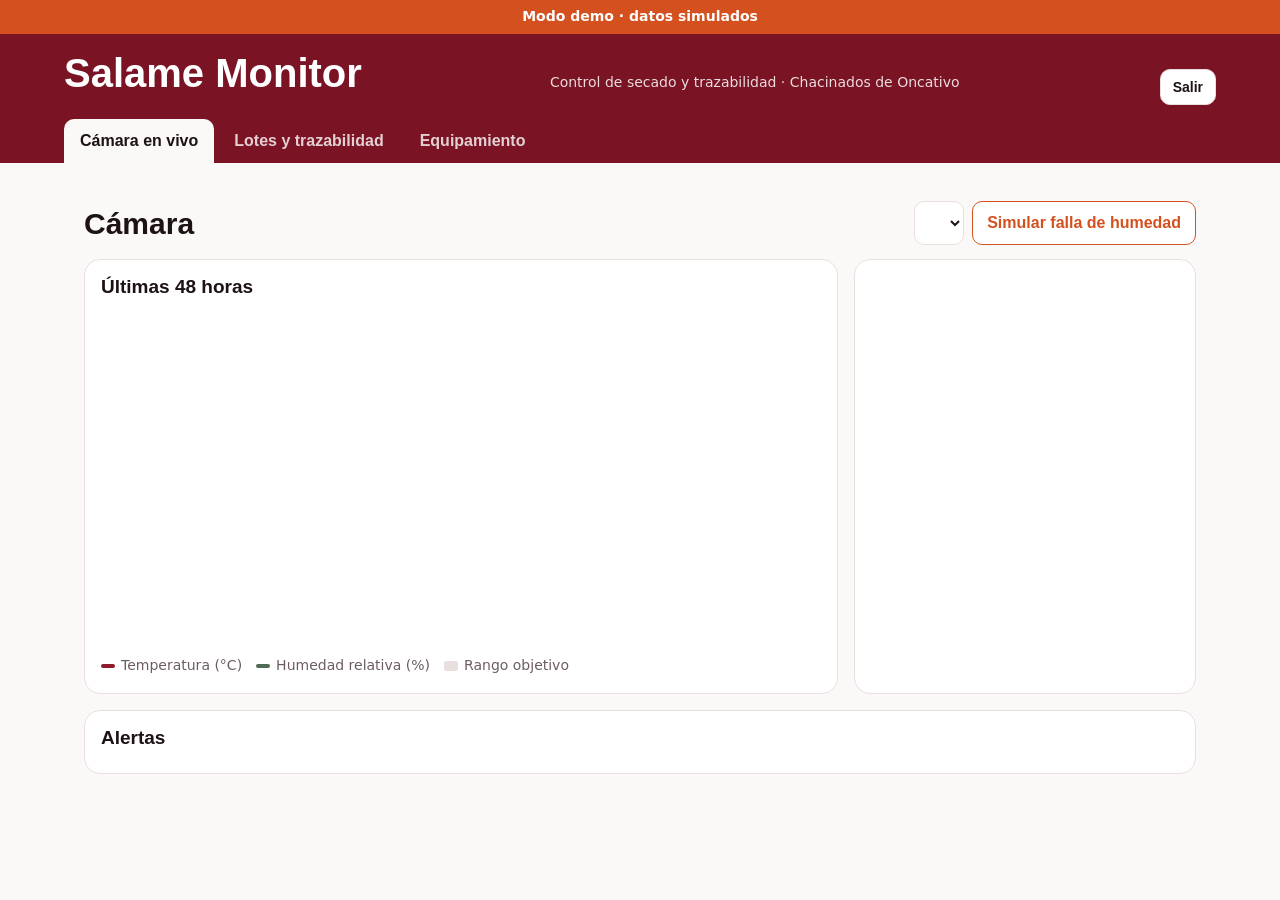
==== public_html/admin.html @ cdf798fe "Multiempresa: login, panel de administrador y suspensión de cuentas - Tablas empresas y usuarios; cá" ====
<!DOCTYPE html>
<html lang="es">
<head>
<meta charset="utf-8">
<meta name="viewport" content="width=device-width,initial-scale=1">
<title>Salame Monitor · Administrador</title>
<link rel="preconnect" href="https://fonts.googleapis.com">
<link href="https://fonts.googleapis.com/css2?family=Archivo:wght@400;600;800&family=Archivo+Narrow:wght@500;700&display=swap" rel="stylesheet">
<link rel="stylesheet" href="assets/style.css">
</head>
<body>
<header>
  <div class="brand">
    <h1>Salame Monitor</h1>
    <div class="sub">Panel de administrador</div>
    <div class="user" id="user" hidden><span id="userName"></span><button class="btn sm" id="salir">Salir</button></div>
  </div>
  <nav></nav>
</header>

<section class="band login" id="login" hidden>
  <form class="panel" id="loginForm">
    <h2>Ingresar</h2>
    <label>Mail<input type="email" name="email" autocomplete="username" required></label>
    <label>Contraseña<input type="password" name="password" autocomplete="current-password" required></label>
    <p class="err" id="loginErr" role="alert"></p>
    <button class="btn pri">Entrar</button>
  </form>
</section>

<main class="band" id="admin" hidden>
  <div class="secreto" id="secreto" hidden role="status"></div>

  <div class="panel">
    <h3>Equipos sin datos</h3>
    <div id="caidos"></div>
  </div>

  <div class="panel" style="margin-top:16px">
    <div class="row"><h3 style="margin:0">Clientes</h3></div>
    <div class="scroll"><table><thead><tr><th>Empresa</th><th>Contacto</th><th>Estado</th><th class="n">Cámaras</th><th class="n">Usuarios</th><th></th></tr></thead><tbody id="empresas"></tbody></table></div>
    <form class="form inline" id="fEmpresa">
      <label>Nueva empresa<input name="nombre" required placeholder="Nombre del salamero"></label>
      <label>Contacto<input name="contacto" placeholder="Teléfono o mail"></label>
      <button class="btn pri">Dar de alta</button>
    </form>
  </div>

  <div id="detalle"></div>
</main>
<script src="assets/admin.js"></script>
</body>
</html>
---- public_html/assets/style.css ----
/* VOICE: herramienta de trabajo para el chacinador, clara y seria, con olor a secadero.
   IDEA: la etiqueta de lote colgada de un salame en la cámara de secado.
   PICTURE: el panel de la cámara en vivo con curvas de temperatura y humedad sobre sus bandas objetivo.
   COLOUR and TYPE: rojo salame dominante, verde moho de apoyo, blanco flor como fondo, acento naranja brasa; Archivo + Archivo Narrow.
   LAYOUT: barra superior roja, pestañas, panel en vivo grande con indicadores a la derecha, luego lotes y materiales. */
:root{color-scheme:light dark;
--bg:light-dark(#fbf9f8,#160c0e);--card:light-dark(#ffffff,#22141a);--ink:light-dark(#1d1214,#f4ecea);--mut:light-dark(#6d5d60,#b9a6a9);
--red:light-dark(#8e1b2b,#c23a4e);--redbar:#7a1424;--mold:light-dark(#4f6b55,#8fb59a);--ember:light-dark(#d4511f,#ff7a45);--line:light-dark(#eadfdf,#3a2629);--ok:light-dark(#2f7a46,#6fcf8f)}
:root[data-theme=light]{color-scheme:light}:root[data-theme=dark]{color-scheme:dark}
*{box-sizing:border-box;min-width:0}
body{margin:0;background:var(--bg);color:var(--ink);font:16px/1.55 Archivo,system-ui,sans-serif;overflow-x:clip}
header{background:var(--redbar);color:#fff;padding:18px max(5vw,16px) 0}
.brand{display:flex;flex-wrap:wrap;align-items:baseline;gap:6px 16px;justify-content:space-between}
h1{font:800 clamp(26px,4vw,40px)/1.05 Archivo,sans-serif;margin:0;text-wrap:balance}
.sub{opacity:.85;font-size:14px}
nav{display:flex;gap:4px;margin-top:14px;overflow-x:auto}
nav button{flex:none;font:600 16px Archivo,sans-serif;background:transparent;color:#fff;border:0;padding:12px 16px;min-height:44px;border-radius:10px 10px 0 0;cursor:pointer;opacity:.8}
nav button[aria-selected=true]{background:var(--bg);color:var(--ink);opacity:1}
nav button:focus-visible,button:focus-visible,select:focus-visible{outline:3px solid var(--ember);outline-offset:2px}
.band{padding:clamp(20px,3vw,40px) max(5vw,16px);max-width:1240px;margin:0 auto}
.view{display:none}.view.on{display:block}
.row{display:flex;flex-wrap:wrap;gap:12px;align-items:center;justify-content:space-between;margin-bottom:14px}
h2{font:700 clamp(22px,2.6vw,30px)/1.1 "Archivo Narrow",sans-serif;margin:0}
h3{font:700 19px/1.2 "Archivo Narrow",sans-serif;margin:0 0 8px}
select,.btn{font:600 16px Archivo,sans-serif;min-height:44px;padding:8px 14px;border-radius:10px;border:1px solid var(--line);background:var(--card);color:var(--ink);cursor:pointer}
.btn.pri{background:var(--red);border-color:var(--red);color:#fff}
.btn.warn{border-color:var(--ember);color:var(--ember)}
.live{display:grid;grid-template-columns:minmax(0,2.2fr) minmax(0,1fr);gap:16px}
.panel{background:var(--card);border:1px solid var(--line);border-radius:16px;padding:16px}
.fig{position:relative;min-height:340px}.fig>svg{position:absolute;inset:0;width:100%;height:100%}
.legend{display:flex;flex-wrap:wrap;gap:14px;font-size:14px;color:var(--mut);margin-top:8px}
.legend i{display:inline-block;width:14px;height:4px;border-radius:2px;vertical-align:middle;margin-right:6px}
.kpis{display:grid;gap:10px}
.kpi{border-bottom:1px solid var(--line);padding-bottom:10px}
.kpi:last-child{border:0}
.kpi b{display:block;font:800 clamp(28px,3.4vw,38px)/1 Archivo,sans-serif;white-space:nowrap}
.kpi span{font-size:14px;color:var(--mut)}
.kpi .st{font-size:13px;font-weight:600}
.okc{color:var(--ok)}.bad{color:var(--ember)}
.alerts{margin-top:16px}
.alert{display:flex;gap:10px;padding:10px 0;border-top:1px solid var(--line);font-size:15px}
.alert time{color:var(--mut);white-space:nowrap;font-variant-numeric:tabular-nums}
.dot{width:10px;height:10px;border-radius:50%;margin-top:7px;flex:none}
table{width:100%;border-collapse:collapse;font-size:15px}
th{text-align:left;font-size:13px;color:var(--mut);font-weight:600;padding:8px;border-bottom:2px solid var(--line)}
td{padding:10px 8px;border-bottom:1px solid var(--line);vertical-align:top}
td.n{text-align:right;font-variant-numeric:tabular-nums;white-space:nowrap}
tr.click{cursor:pointer}tr.click:hover td{background:color-mix(in srgb,var(--red) 6%,transparent)}
.meter{height:10px;background:var(--line);border-radius:6px;overflow:hidden;min-width:90px;position:relative}
.meter>i{display:block;height:100%;background:var(--mold)}
.meter>em{position:absolute;top:-2px;bottom:-2px;width:2px;background:var(--ink)}
.tag{display:inline-block;font-size:13px;font-weight:600;padding:2px 8px;border-radius:20px;background:color-mix(in srgb,var(--mold) 18%,transparent);color:var(--mold);white-space:nowrap}
.tag.f{background:color-mix(in srgb,var(--ember) 16%,transparent);color:var(--ember)}
.tag.l{background:color-mix(in srgb,var(--red) 14%,transparent);color:var(--red)}
.detail{display:grid;grid-template-columns:minmax(0,1.6fr) minmax(0,1fr);gap:16px;margin-top:16px}
.ficha{border:2px dashed var(--red);border-radius:14px;padding:16px;font-size:15px}
.ficha dl{display:grid;grid-template-columns:auto minmax(0,1fr);gap:4px 12px;margin:10px 0}
.ficha dt{color:var(--mut)}.ficha dd{margin:0;font-weight:600}
.qr{width:96px;height:96px;float:right;margin:0 0 8px 12px}
.note{font-size:13px;color:var(--mut);margin-top:10px}
.mats{display:grid;grid-template-columns:repeat(auto-fill,minmax(min(100%,300px),1fr));gap:14px}
.mat{background:var(--card);border:1px solid var(--line);border-radius:14px;padding:16px}
.mat .k{font-size:13px;font-weight:600;color:var(--red)}
.mat p{margin:6px 0 0;font-size:15px}
.params{margin-top:24px}
.scroll{overflow-x:auto}
@media(max-width:860px){.live,.detail{grid-template-columns:minmax(0,1fr)}.kpis{grid-template-columns:repeat(2,minmax(0,1fr))}.kpi{border:0}}
@media(max-width:600px){table{font-size:13px}.stack thead{display:none}.stack tr{display:grid;padding-block:10px;border-bottom:1px solid var(--line)}.stack td{display:flow-root;border:0;padding:3px 0;padding-inline-start:8em;text-align:start}.stack td::before{content:attr(data-l);float:inline-start;width:7.5em;margin-inline-start:-8em;white-space:normal;color:var(--mut)}.stack td:empty{display:none}.fig{min-height:260px}}
@media(prefers-reduced-motion:reduce){*{transition:none!important;animation:none!important}}
.pulse{animation:p 2s infinite}@keyframes p{50%{opacity:.35}}
.banner{background:var(--ember);color:#fff;font-size:14px;font-weight:600;padding:6px max(5vw,16px);text-align:center}
.banner.real{background:var(--ok)}
.user{display:flex;align-items:center;gap:12px;font-size:14px;flex-wrap:wrap}
.user a{color:#fff;font-weight:600}
.btn.sm{min-height:36px;padding:4px 12px;font-size:14px}
body.login-on nav,body.login-on main{display:none}
.login{max-width:440px}
.login form{display:grid;gap:12px}
.login label,.form label{display:grid;gap:4px;font-size:14px;color:var(--mut)}
input{font:16px Archivo,sans-serif;min-height:44px;padding:8px 12px;border-radius:10px;border:1px solid var(--line);background:var(--card);color:var(--ink)}
input:focus-visible{outline:3px solid var(--ember);outline-offset:2px}
.err{color:var(--ember);font-weight:600;margin:0;min-height:1.5em}
.form.inline{display:flex;flex-wrap:wrap;gap:10px;align-items:end;margin-top:14px;padding-top:14px;border-top:1px solid var(--line)}
.form.inline label{flex:1 1 140px}
.secreto{background:color-mix(in srgb,var(--ok) 14%,var(--card));border:2px solid var(--ok);border-radius:14px;padding:14px 16px;margin-bottom:16px;font-weight:600;overflow-wrap:anywhere}
.secreto code{font-size:15px;background:var(--card);padding:2px 6px;border-radius:6px;user-select:all}
[hidden]{display:none!important}
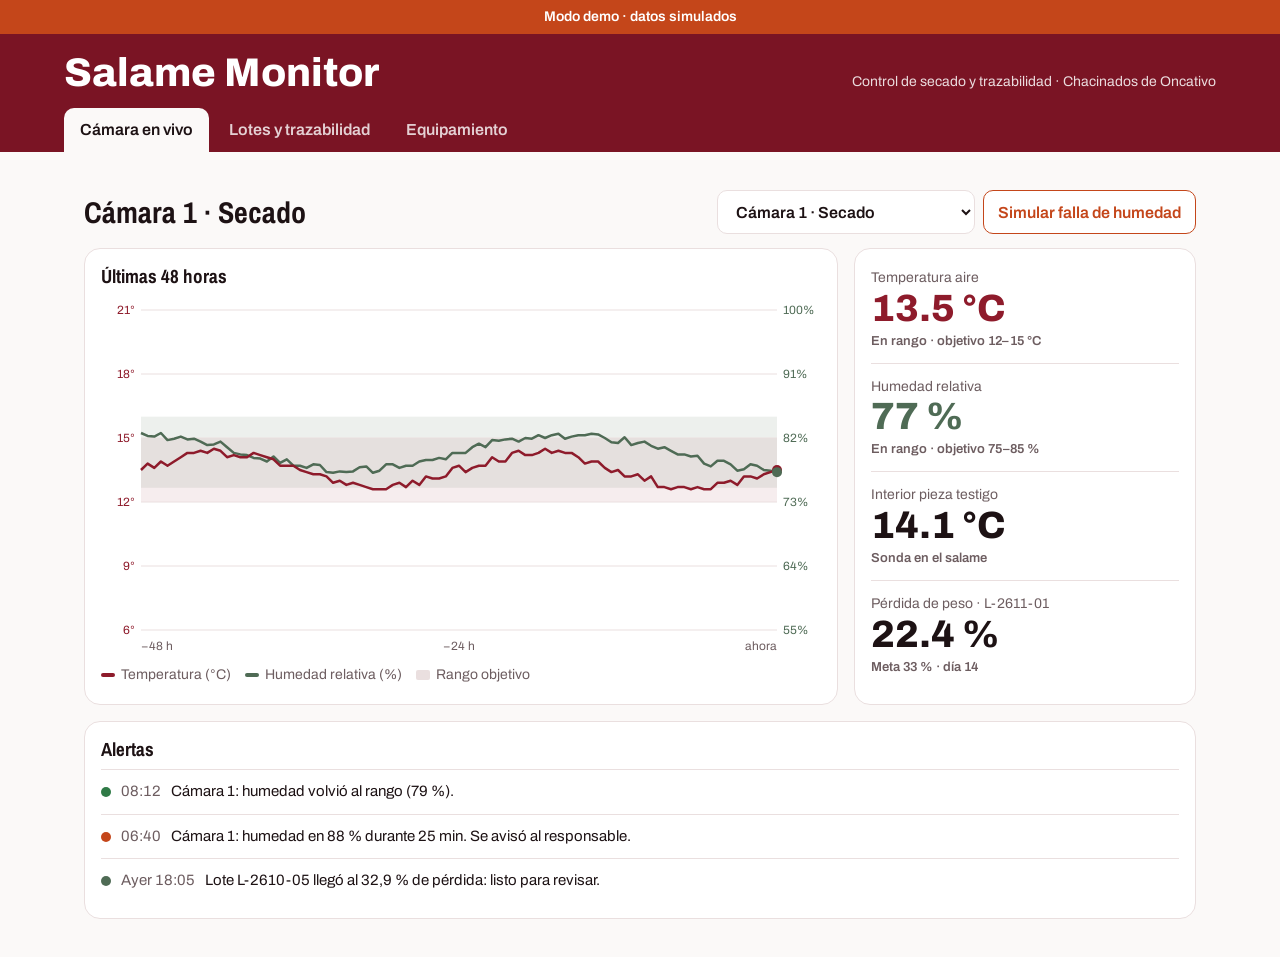
==== commit 491792ca: "Adaptación a cualquier dispositivo - Colores sin light-dark()/color-mix() para que funcione en celul" ====
--- a/public_html/admin.html
+++ b/public_html/admin.html
@@ -2,11 +2,21 @@
 <html lang="es">
 <head>
 <meta charset="utf-8">
-<meta name="viewport" content="width=device-width,initial-scale=1">
+<meta name="viewport" content="width=device-width,initial-scale=1,viewport-fit=cover">
+<meta name="theme-color" content="#7a1424">
+<meta name="mobile-web-app-capable" content="yes">
+<meta name="apple-mobile-web-app-capable" content="yes">
+<meta name="apple-mobile-web-app-status-bar-style" content="default">
+<meta name="apple-mobile-web-app-title" content="Salame Monitor">
+<meta name="format-detection" content="telephone=no">
+<link rel="manifest" href="manifest.webmanifest">
+<link rel="icon" href="assets/icon.svg" type="image/svg+xml">
+<link rel="apple-touch-icon" href="assets/icon-180.png">
 <title>Salame Monitor · Administrador</title>
 <link rel="preconnect" href="https://fonts.googleapis.com">
 <link href="https://fonts.googleapis.com/css2?family=Archivo:wght@400;600;800&family=Archivo+Narrow:wght@500;700&display=swap" rel="stylesheet">
 <link rel="stylesheet" href="assets/style.css">
+<script>new MutationObserver(()=>{for(const c of document.querySelectorAll('.stack td:not([data-l])')){let i=0,p=c;while(p=p.previousElementSibling)i+=p.colSpan;c.dataset.l=(c.closest('table').rows[0].cells[i]||{}).textContent||''}}).observe(document,{childList:true,subtree:true})</script>
 </head>
 <body>
 <header>
@@ -38,7 +48,7 @@
 
   <div class="panel" style="margin-top:16px">
     <div class="row"><h3 style="margin:0">Clientes</h3></div>
-    <div class="scroll"><table><thead><tr><th>Empresa</th><th>Contacto</th><th>Estado</th><th class="n">Cámaras</th><th class="n">Usuarios</th><th></th></tr></thead><tbody id="empresas"></tbody></table></div>
+    <div class="scroll"><table class="stack"><thead><tr><th>Empresa</th><th>Contacto</th><th>Estado</th><th class="n">Cámaras</th><th class="n">Usuarios</th><th></th></tr></thead><tbody id="empresas"></tbody></table></div>
     <form class="form inline" id="fEmpresa">
       <label>Nueva empresa<input name="nombre" required placeholder="Nombre del salamero"></label>
       <label>Contacto<input name="contacto" placeholder="Teléfono o mail"></label>
--- a/public_html/assets/style.css
+++ b/public_html/assets/style.css
@@ -3,13 +3,23 @@
    PICTURE: el panel de la cámara en vivo con curvas de temperatura y humedad sobre sus bandas objetivo.
    COLOUR and TYPE: rojo salame dominante, verde moho de apoyo, blanco flor como fondo, acento naranja brasa; Archivo + Archivo Narrow.
    LAYOUT: barra superior roja, pestañas, panel en vivo grande con indicadores a la derecha, luego lotes y materiales. */
-:root{color-scheme:light dark;
---bg:light-dark(#fbf9f8,#160c0e);--card:light-dark(#ffffff,#22141a);--ink:light-dark(#1d1214,#f4ecea);--mut:light-dark(#6d5d60,#b9a6a9);
---red:light-dark(#8e1b2b,#c23a4e);--redbar:#7a1424;--mold:light-dark(#4f6b55,#8fb59a);--ember:light-dark(#d4511f,#ff7a45);--line:light-dark(#eadfdf,#3a2629);--ok:light-dark(#2f7a46,#6fcf8f)}
-:root[data-theme=light]{color-scheme:light}:root[data-theme=dark]{color-scheme:dark}
+/* Colores con variables comunes + media query (no light-dark()) para que funcione también en celulares viejos. */
+:root{color-scheme:light;
+--bg:#fbf9f8;--card:#ffffff;--ink:#1d1214;--mut:#6d5d60;--red:#8e1b2b;--redbar:#7a1424;--mold:#4f6b55;--ember:#c4461a;--line:#eadfdf;--ok:#2f7a46;
+--tint-red:rgba(142,27,43,.07);--tint-mold:rgba(79,107,85,.16);--tint-ember:rgba(196,70,26,.14);--tint-ok:rgba(47,122,70,.12);
+--gutter:max(5vw,16px)}
+@media(prefers-color-scheme:dark){:root:not([data-theme=light]){color-scheme:dark;
+--bg:#160c0e;--card:#22141a;--ink:#f4ecea;--mut:#b9a6a9;--red:#c23a4e;--mold:#8fb59a;--ember:#ff7a45;--line:#3a2629;--ok:#6fcf8f;
+--tint-red:rgba(194,58,78,.14);--tint-mold:rgba(143,181,154,.18);--tint-ember:rgba(255,122,69,.16);--tint-ok:rgba(111,207,143,.14)}}
+:root[data-theme=dark]{color-scheme:dark;
+--bg:#160c0e;--card:#22141a;--ink:#f4ecea;--mut:#b9a6a9;--red:#c23a4e;--mold:#8fb59a;--ember:#ff7a45;--line:#3a2629;--ok:#6fcf8f;
+--tint-red:rgba(194,58,78,.14);--tint-mold:rgba(143,181,154,.18);--tint-ember:rgba(255,122,69,.16);--tint-ok:rgba(111,207,143,.14)}
 *{box-sizing:border-box;min-width:0}
-body{margin:0;background:var(--bg);color:var(--ink);font:16px/1.55 Archivo,system-ui,sans-serif;overflow-x:clip}
-header{background:var(--redbar);color:#fff;padding:18px max(5vw,16px) 0}
+html{-webkit-text-size-adjust:100%;text-size-adjust:100%}
+body{margin:0;background:var(--bg);color:var(--ink);font:16px/1.55 Archivo,system-ui,sans-serif;overflow-x:hidden;overflow-x:clip;-webkit-tap-highlight-color:transparent}
+/* Celulares con muesca / isla: el contenido no queda debajo de la cámara ni de la barra de inicio */
+@supports(padding:max(0px)){:root{--gutter:max(5vw,16px,env(safe-area-inset-left),env(safe-area-inset-right))}body{padding-bottom:env(safe-area-inset-bottom)}}
+header{background:var(--redbar);color:#fff;padding:18px 16px 0;padding:max(18px,env(safe-area-inset-top,0px)) var(--gutter) 0}
 .brand{display:flex;flex-wrap:wrap;align-items:baseline;gap:6px 16px;justify-content:space-between}
 h1{font:800 clamp(26px,4vw,40px)/1.05 Archivo,sans-serif;margin:0;text-wrap:balance}
 .sub{opacity:.85;font-size:14px}
@@ -17,7 +27,7 @@
 nav button{flex:none;font:600 16px Archivo,sans-serif;background:transparent;color:#fff;border:0;padding:12px 16px;min-height:44px;border-radius:10px 10px 0 0;cursor:pointer;opacity:.8}
 nav button[aria-selected=true]{background:var(--bg);color:var(--ink);opacity:1}
 nav button:focus-visible,button:focus-visible,select:focus-visible{outline:3px solid var(--ember);outline-offset:2px}
-.band{padding:clamp(20px,3vw,40px) max(5vw,16px);max-width:1240px;margin:0 auto}
+.band{padding:clamp(20px,3vw,40px) var(--gutter);max-width:1240px;margin:0 auto}
 .view{display:none}.view.on{display:block}
 .row{display:flex;flex-wrap:wrap;gap:12px;align-items:center;justify-content:space-between;margin-bottom:14px}
 h2{font:700 clamp(22px,2.6vw,30px)/1.1 "Archivo Narrow",sans-serif;margin:0}
@@ -27,10 +37,10 @@
 .btn.warn{border-color:var(--ember);color:var(--ember)}
 .live{display:grid;grid-template-columns:minmax(0,2.2fr) minmax(0,1fr);gap:16px}
 .panel{background:var(--card);border:1px solid var(--line);border-radius:16px;padding:16px}
-.fig{position:relative;min-height:340px}.fig>svg{position:absolute;inset:0;width:100%;height:100%}
+.fig{position:relative;min-height:clamp(240px,48vh,360px)}.fig>svg{position:absolute;top:0;left:0;width:100%;height:100%}
 .legend{display:flex;flex-wrap:wrap;gap:14px;font-size:14px;color:var(--mut);margin-top:8px}
 .legend i{display:inline-block;width:14px;height:4px;border-radius:2px;vertical-align:middle;margin-right:6px}
-.kpis{display:grid;gap:10px}
+.kpis{display:grid;gap:10px;align-content:start}
 .kpi{border-bottom:1px solid var(--line);padding-bottom:10px}
 .kpi:last-child{border:0}
 .kpi b{display:block;font:800 clamp(28px,3.4vw,38px)/1 Archivo,sans-serif;white-space:nowrap}
@@ -44,17 +54,20 @@
 table{width:100%;border-collapse:collapse;font-size:15px}
 th{text-align:left;font-size:13px;color:var(--mut);font-weight:600;padding:8px;border-bottom:2px solid var(--line)}
 td{padding:10px 8px;border-bottom:1px solid var(--line);vertical-align:top}
+th.n{text-align:right}
 td.n{text-align:right;font-variant-numeric:tabular-nums;white-space:nowrap}
-tr.click{cursor:pointer}tr.click:hover td{background:color-mix(in srgb,var(--red) 6%,transparent)}
+tr.click{cursor:pointer}
+@media(hover:hover){tr.click:hover td{background:var(--tint-red)}}
+tr.click:active td{background:var(--tint-red)}
 .meter{height:10px;background:var(--line);border-radius:6px;overflow:hidden;min-width:90px;position:relative}
 .meter>i{display:block;height:100%;background:var(--mold)}
 .meter>em{position:absolute;top:-2px;bottom:-2px;width:2px;background:var(--ink)}
-.tag{display:inline-block;font-size:13px;font-weight:600;padding:2px 8px;border-radius:20px;background:color-mix(in srgb,var(--mold) 18%,transparent);color:var(--mold);white-space:nowrap}
-.tag.f{background:color-mix(in srgb,var(--ember) 16%,transparent);color:var(--ember)}
-.tag.l{background:color-mix(in srgb,var(--red) 14%,transparent);color:var(--red)}
+.tag{display:inline-block;font-size:13px;font-weight:600;padding:2px 8px;border-radius:20px;background:var(--tint-mold);color:var(--mold);white-space:nowrap}
+.tag.f{background:var(--tint-ember);color:var(--ember)}
+.tag.l{background:var(--tint-red);color:var(--red)}
 .detail{display:grid;grid-template-columns:minmax(0,1.6fr) minmax(0,1fr);gap:16px;margin-top:16px}
 .ficha{border:2px dashed var(--red);border-radius:14px;padding:16px;font-size:15px}
-.ficha dl{display:grid;grid-template-columns:auto minmax(0,1fr);gap:4px 12px;margin:10px 0}
+.ficha dl{clear:both;display:grid;grid-template-columns:auto minmax(0,1fr);gap:4px 12px;margin:10px 0}
 .ficha dt{color:var(--mut)}.ficha dd{margin:0;font-weight:600}
 .qr{width:96px;height:96px;float:right;margin:0 0 8px 12px}
 .note{font-size:13px;color:var(--mut);margin-top:10px}
@@ -64,11 +77,9 @@
 .mat p{margin:6px 0 0;font-size:15px}
 .params{margin-top:24px}
 .scroll{overflow-x:auto}
-@media(max-width:860px){.live,.detail{grid-template-columns:minmax(0,1fr)}.kpis{grid-template-columns:repeat(2,minmax(0,1fr))}.kpi{border:0}}
-@media(max-width:600px){table{font-size:13px}.stack thead{display:none}.stack tr{display:grid;padding-block:10px;border-bottom:1px solid var(--line)}.stack td{display:flow-root;border:0;padding:3px 0;padding-inline-start:8em;text-align:start}.stack td::before{content:attr(data-l);float:inline-start;width:7.5em;margin-inline-start:-8em;white-space:normal;color:var(--mut)}.stack td:empty{display:none}.fig{min-height:260px}}
 @media(prefers-reduced-motion:reduce){*{transition:none!important;animation:none!important}}
 .pulse{animation:p 2s infinite}@keyframes p{50%{opacity:.35}}
-.banner{background:var(--ember);color:#fff;font-size:14px;font-weight:600;padding:6px max(5vw,16px);text-align:center}
+.banner{background:var(--ember);color:#fff;font-size:14px;font-weight:600;padding:6px var(--gutter);text-align:center}
 .banner.real{background:var(--ok)}
 .user{display:flex;align-items:center;gap:12px;font-size:14px;flex-wrap:wrap}
 .user a{color:#fff;font-weight:600}
@@ -82,6 +93,71 @@
 .err{color:var(--ember);font-weight:600;margin:0;min-height:1.5em}
 .form.inline{display:flex;flex-wrap:wrap;gap:10px;align-items:end;margin-top:14px;padding-top:14px;border-top:1px solid var(--line)}
 .form.inline label{flex:1 1 140px}
-.secreto{background:color-mix(in srgb,var(--ok) 14%,var(--card));border:2px solid var(--ok);border-radius:14px;padding:14px 16px;margin-bottom:16px;font-weight:600;overflow-wrap:anywhere}
+.secreto{background:var(--card);background-image:linear-gradient(var(--tint-ok),var(--tint-ok));border:2px solid var(--ok);border-radius:14px;padding:14px 16px;margin-bottom:16px;font-weight:600;overflow-wrap:anywhere}
 .secreto code{font-size:15px;background:var(--card);padding:2px 6px;border-radius:6px;user-select:all}
 [hidden]{display:none!important}
+.btn,nav button,select,input{touch-action:manipulation}
+.scroll{-webkit-overflow-scrolling:touch}
+
+/* ---------- Adaptación a cada dispositivo ---------- */
+/* Pantallas táctiles: botones de al menos 44 px para tocar con el dedo */
+@media(pointer:coarse){.btn.sm{min-height:44px;padding:8px 14px}}
+
+/* Tablets y celulares acostados */
+@media(max-width:860px){
+  .live,.detail{grid-template-columns:minmax(0,1fr)}
+  .kpis{grid-template-columns:repeat(auto-fit,minmax(150px,1fr))}
+  .kpi{border:0}
+}
+
+/* Celulares: las tablas pasan a tarjetas, una fila debajo de la otra */
+@media(max-width:600px){
+  header{padding-top:max(12px,env(safe-area-inset-top,0px))}
+  .brand{align-items:center}
+  .brand .sub{flex-basis:100%;order:3}
+  nav{margin-top:10px;margin-inline:calc(-1 * var(--gutter));padding-inline:var(--gutter);scrollbar-width:none;scroll-snap-type:x proximity}
+  nav::-webkit-scrollbar{display:none}
+  nav button{padding:10px 14px;font-size:15px;scroll-snap-align:start}
+  .row>div,.row>select{width:100%}
+  #cam{flex:1 1 100%}
+  .panel{padding:14px;border-radius:14px}
+  table{font-size:14px}
+  .stack thead{display:none}
+  .stack tr{display:block;padding-block:10px;border-bottom:1px solid var(--line)}
+  .stack td{display:block;overflow:hidden;border:0;padding:3px 0 3px 8em;text-align:left;white-space:normal}
+  .stack td::before{content:attr(data-l);float:left;width:7.5em;margin-left:-8em;white-space:normal;color:var(--mut)}
+  .stack td:empty{display:none}
+  .stack td.acc{padding-left:0;display:flex;flex-wrap:wrap;gap:8px;padding-top:8px}
+  .stack td.acc::before{display:none}
+  .stack td.acc .btn{flex:1 1 auto}
+  .form.inline>.btn{width:100%}
+  .alert{flex-wrap:wrap;gap:4px 10px}
+  .alert>span:last-child{flex-basis:calc(100% - 20px);margin-left:20px}
+  .qr{width:80px;height:80px}
+  .secreto .btn{display:block;width:100%;margin-top:10px}
+}
+
+/* Celulares muy chicos (320 px) */
+@media(max-width:360px){
+  .stack td{padding-left:0}
+  .stack td::before{float:none;display:block;width:auto;margin:0;font-size:12px}
+  .kpi b{font-size:26px}
+  .ficha dl{grid-template-columns:minmax(0,1fr)}
+  .ficha dd{margin-bottom:6px}
+}
+
+/* Celular acostado: gráfico más bajo para que entre en la pantalla */
+@media(max-height:500px) and (orientation:landscape){.fig{min-height:220px}}
+
+/* Pantallas grandes (TV en la planta, monitores anchos) */
+@media(min-width:1600px){.band{max-width:1480px}body{font-size:17px}}
+
+/* Impresión: la ficha de trazabilidad sale limpia en papel */
+@media print{
+  header nav,.banner,.user,#fail,#cam,.btn,#login{display:none!important}
+  header{background:none;color:#000;padding:0}
+  body{background:#fff;color:#000}
+  .panel,.ficha{break-inside:avoid;border-color:#999}
+  .view{display:none!important}.view.on{display:block!important}
+}
+a.btn{display:inline-flex;align-items:center;justify-content:center;text-decoration:none}
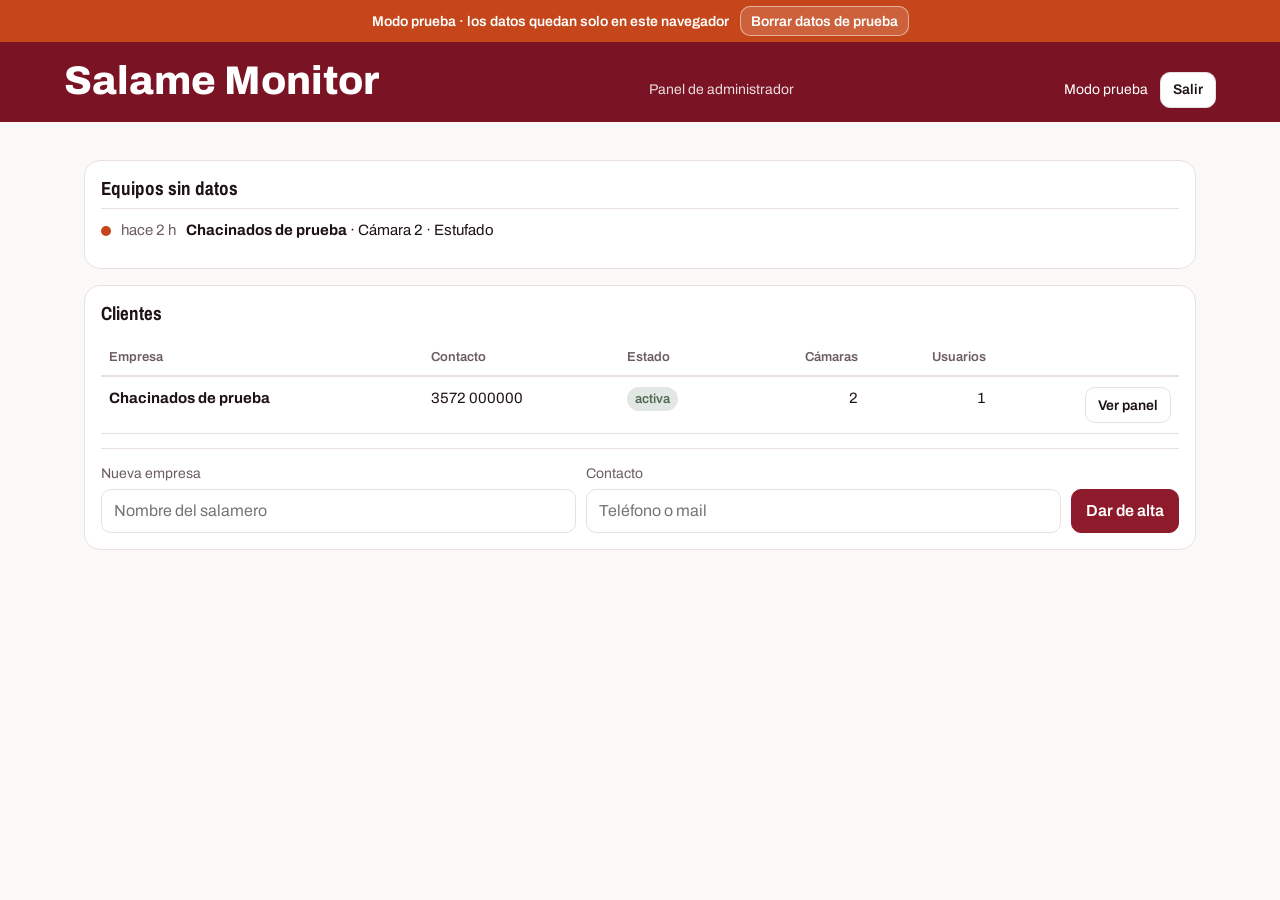
==== commit 319b2642: "Modo prueba en el panel de administrador Permite dar de alta empresas, cámaras y usuarios sin servid" ====
--- a/public_html/admin.html
+++ b/public_html/admin.html
@@ -19,6 +19,7 @@
 <script>new MutationObserver(()=>{for(const c of document.querySelectorAll('.stack td:not([data-l])')){let i=0,p=c;while(p=p.previousElementSibling)i+=p.colSpan;c.dataset.l=(c.closest('table').rows[0].cells[i]||{}).textContent||''}}).observe(document,{childList:true,subtree:true})</script>
 </head>
 <body>
+<div class="banner" id="prueba" hidden>Modo prueba · los datos quedan solo en este navegador <button class="btn sm" id="borrarPrueba">Borrar datos de prueba</button></div>
 <header>
   <div class="brand">
     <h1>Salame Monitor</h1>
@@ -35,6 +36,7 @@
     <label>Contraseña<input type="password" name="password" autocomplete="current-password" required></label>
     <p class="err" id="loginErr" role="alert"></p>
     <button class="btn pri">Entrar</button>
+    <button class="btn" type="button" id="verPrueba">Probar sin servidor (modo prueba)</button>
   </form>
 </section>
 
--- a/public_html/assets/style.css
+++ b/public_html/assets/style.css
@@ -161,3 +161,4 @@
   .view{display:none!important}.view.on{display:block!important}
 }
 a.btn{display:inline-flex;align-items:center;justify-content:center;text-decoration:none}
+.banner .btn.sm{min-height:30px;margin-left:8px;padding:2px 10px;background:rgba(255,255,255,.15);border-color:rgba(255,255,255,.5);color:#fff}
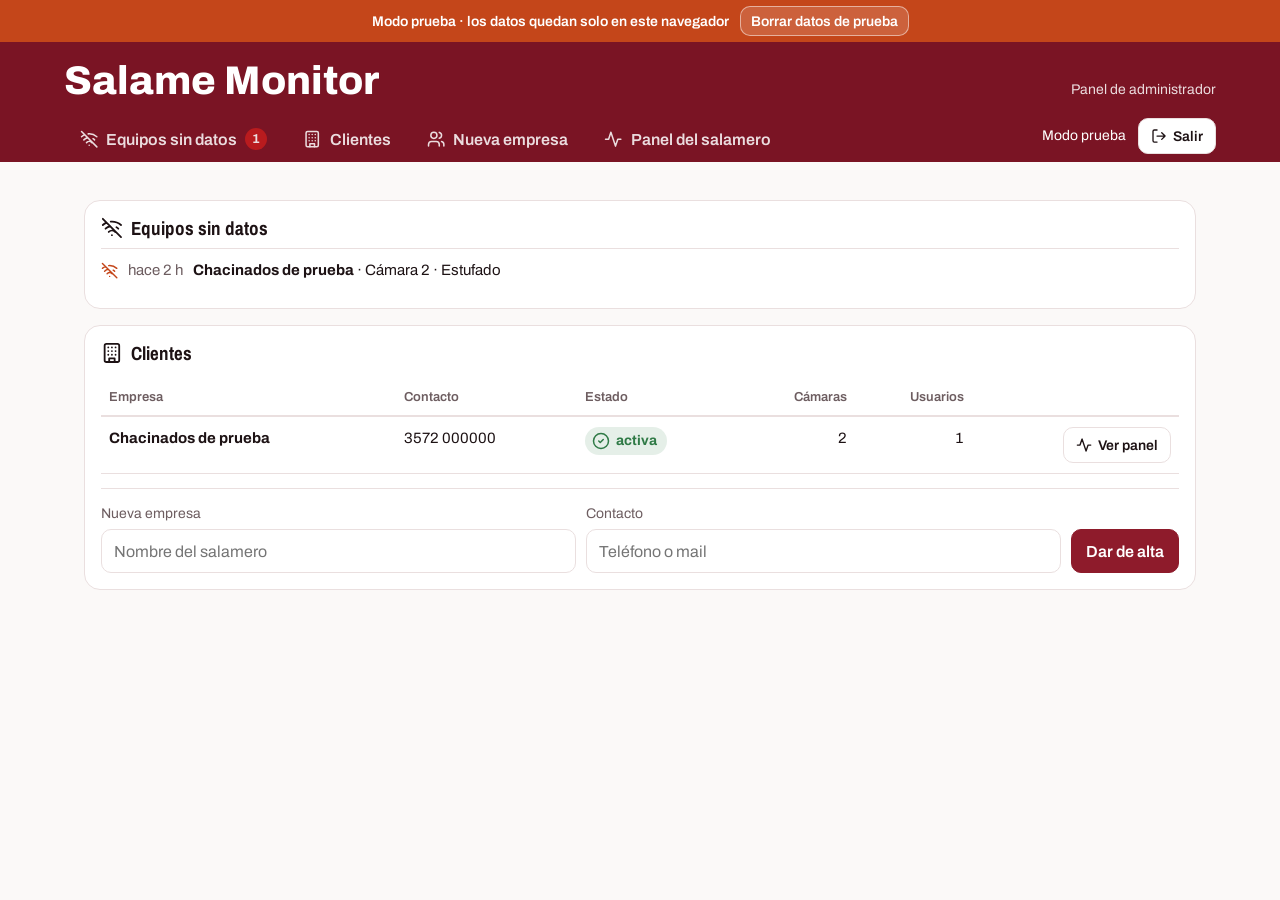
==== commit 2289a810: "Menú lateral en celular, diagnóstico del estacionamiento e íconos - Menú lateral (botón ☰) en celula" ====
--- a/public_html/admin.html
+++ b/public_html/admin.html
@@ -22,12 +22,22 @@
 <div class="banner" id="prueba" hidden>Modo prueba · los datos quedan solo en este navegador <button class="btn sm" id="borrarPrueba">Borrar datos de prueba</button></div>
 <header>
   <div class="brand">
+    <button class="menu-btn" id="menuBtn" aria-label="Abrir menú" aria-expanded="false" aria-controls="menu"><svg class="ic" aria-hidden="true"><use href="#i-menu"/></svg></button>
     <h1>Salame Monitor</h1>
     <div class="sub">Panel de administrador</div>
-    <div class="user" id="user" hidden><span id="userName"></span><button class="btn sm" id="salir">Salir</button></div>
   </div>
-  <nav></nav>
+  <nav id="menu" aria-label="Secciones" tabindex="-1">
+    <div class="drawer-head"><b>Administrador</b><button class="menu-btn" id="menuClose" aria-label="Cerrar menú"><svg class="ic" aria-hidden="true"><use href="#i-x"/></svg></button></div>
+    <div class="tabs">
+      <a href="#s-caidos"><svg class="ic" aria-hidden="true"><use href="#i-sinSenal"/></svg>Equipos sin datos<span class="badge" id="caidosBadge" hidden></span></a>
+      <a href="#s-clientes"><svg class="ic" aria-hidden="true"><use href="#i-empresa"/></svg>Clientes</a>
+      <a href="#fEmpresa"><svg class="ic" aria-hidden="true"><use href="#i-usuarios"/></svg>Nueva empresa</a>
+      <a href="index.html"><svg class="ic" aria-hidden="true"><use href="#i-vivo"/></svg>Panel del salamero</a>
+    </div>
+    <div class="user" id="user" hidden><span id="userName"></span><button class="btn sm" id="salir"><svg class="ic" aria-hidden="true"><use href="#i-salir"/></svg>Salir</button></div>
+  </nav>
 </header>
+<div class="scrim" id="scrim" hidden></div>
 
 <section class="band login" id="login" hidden>
   <form class="panel" id="loginForm">
@@ -43,13 +53,13 @@
 <main class="band" id="admin" hidden>
   <div class="secreto" id="secreto" hidden role="status"></div>
 
-  <div class="panel">
-    <h3>Equipos sin datos</h3>
+  <div class="panel" id="s-caidos">
+    <h3><svg class="ic" aria-hidden="true"><use href="#i-sinSenal"/></svg>Equipos sin datos</h3>
     <div id="caidos"></div>
   </div>
 
-  <div class="panel" style="margin-top:16px">
-    <div class="row"><h3 style="margin:0">Clientes</h3></div>
+  <div class="panel" id="s-clientes" style="margin-top:16px">
+    <div class="row"><h3 style="margin:0"><svg class="ic" aria-hidden="true"><use href="#i-empresa"/></svg>Clientes</h3></div>
     <div class="scroll"><table class="stack"><thead><tr><th>Empresa</th><th>Contacto</th><th>Estado</th><th class="n">Cámaras</th><th class="n">Usuarios</th><th></th></tr></thead><tbody id="empresas"></tbody></table></div>
     <form class="form inline" id="fEmpresa">
       <label>Nueva empresa<input name="nombre" required placeholder="Nombre del salamero"></label>
@@ -60,6 +70,7 @@
 
   <div id="detalle"></div>
 </main>
+<script src="assets/ui.js"></script>
 <script src="assets/admin.js"></script>
 </body>
 </html>
--- a/public_html/assets/style.css
+++ b/public_html/assets/style.css
@@ -7,13 +7,16 @@
 :root{color-scheme:light;
 --bg:#fbf9f8;--card:#ffffff;--ink:#1d1214;--mut:#6d5d60;--red:#8e1b2b;--redbar:#7a1424;--mold:#4f6b55;--ember:#c4461a;--line:#eadfdf;--ok:#2f7a46;
 --tint-red:rgba(142,27,43,.07);--tint-mold:rgba(79,107,85,.16);--tint-ember:rgba(196,70,26,.14);--tint-ok:rgba(47,122,70,.12);
+--warn:#9a5b00;--tint-warn:rgba(217,140,0,.16);--info:#1d55c4;--tint-info:rgba(29,85,196,.1);--bad:#c41d1d;--tint-bad:rgba(196,29,29,.1);
 --gutter:max(5vw,16px)}
 @media(prefers-color-scheme:dark){:root:not([data-theme=light]){color-scheme:dark;
 --bg:#160c0e;--card:#22141a;--ink:#f4ecea;--mut:#b9a6a9;--red:#c23a4e;--mold:#8fb59a;--ember:#ff7a45;--line:#3a2629;--ok:#6fcf8f;
---tint-red:rgba(194,58,78,.14);--tint-mold:rgba(143,181,154,.18);--tint-ember:rgba(255,122,69,.16);--tint-ok:rgba(111,207,143,.14)}}
+--tint-red:rgba(194,58,78,.14);--tint-mold:rgba(143,181,154,.18);--tint-ember:rgba(255,122,69,.16);--tint-ok:rgba(111,207,143,.14);
+--warn:#f5c04a;--tint-warn:rgba(245,192,74,.15);--info:#86aefc;--tint-info:rgba(134,174,252,.14);--bad:#ff6b6b;--tint-bad:rgba(255,107,107,.15)}}
 :root[data-theme=dark]{color-scheme:dark;
 --bg:#160c0e;--card:#22141a;--ink:#f4ecea;--mut:#b9a6a9;--red:#c23a4e;--mold:#8fb59a;--ember:#ff7a45;--line:#3a2629;--ok:#6fcf8f;
---tint-red:rgba(194,58,78,.14);--tint-mold:rgba(143,181,154,.18);--tint-ember:rgba(255,122,69,.16);--tint-ok:rgba(111,207,143,.14)}
+--tint-red:rgba(194,58,78,.14);--tint-mold:rgba(143,181,154,.18);--tint-ember:rgba(255,122,69,.16);--tint-ok:rgba(111,207,143,.14);
+--warn:#f5c04a;--tint-warn:rgba(245,192,74,.15);--info:#86aefc;--tint-info:rgba(134,174,252,.14);--bad:#ff6b6b;--tint-bad:rgba(255,107,107,.15)}
 *{box-sizing:border-box;min-width:0}
 html{-webkit-text-size-adjust:100%;text-size-adjust:100%}
 body{margin:0;background:var(--bg);color:var(--ink);font:16px/1.55 Archivo,system-ui,sans-serif;overflow-x:hidden;overflow-x:clip;-webkit-tap-highlight-color:transparent}
@@ -23,10 +26,13 @@
 .brand{display:flex;flex-wrap:wrap;align-items:baseline;gap:6px 16px;justify-content:space-between}
 h1{font:800 clamp(26px,4vw,40px)/1.05 Archivo,sans-serif;margin:0;text-wrap:balance}
 .sub{opacity:.85;font-size:14px}
-nav{display:flex;gap:4px;margin-top:14px;overflow-x:auto}
-nav button{flex:none;font:600 16px Archivo,sans-serif;background:transparent;color:#fff;border:0;padding:12px 16px;min-height:44px;border-radius:10px 10px 0 0;cursor:pointer;opacity:.8}
-nav button[aria-selected=true]{background:var(--bg);color:var(--ink);opacity:1}
-nav button:focus-visible,button:focus-visible,select:focus-visible{outline:3px solid var(--ember);outline-offset:2px}
+nav{display:flex;align-items:flex-end;gap:12px;margin-top:14px}
+.tabs{display:flex;gap:4px;overflow-x:auto;scrollbar-width:none}.tabs::-webkit-scrollbar{display:none}
+.tabs [role=tab],.tabs a{display:inline-flex;align-items:center;gap:8px;flex:none;font:600 16px Archivo,sans-serif;background:transparent;color:#fff;border:0;padding:12px 16px;min-height:44px;border-radius:10px 10px 0 0;cursor:pointer;opacity:.85;text-decoration:none}
+.tabs [aria-selected=true]{background:var(--bg);color:var(--ink);opacity:1}
+nav .user{margin-left:auto;padding-bottom:8px}
+.menu-btn,.drawer-head{display:none}
+a:focus-visible,button:focus-visible,select:focus-visible{outline:3px solid var(--ember);outline-offset:2px}
 .band{padding:clamp(20px,3vw,40px) var(--gutter);max-width:1240px;margin:0 auto}
 .view{display:none}.view.on{display:block}
 .row{display:flex;flex-wrap:wrap;gap:12px;align-items:center;justify-content:space-between;margin-bottom:14px}
@@ -84,7 +90,7 @@
 .user{display:flex;align-items:center;gap:12px;font-size:14px;flex-wrap:wrap}
 .user a{color:#fff;font-weight:600}
 .btn.sm{min-height:36px;padding:4px 12px;font-size:14px}
-body.login-on nav,body.login-on main{display:none}
+body.login-on .tabs,body.login-on main,body.login-on .menu-btn{display:none!important}
 .login{max-width:440px}
 .login form{display:grid;gap:12px}
 .login label,.form label{display:grid;gap:4px;font-size:14px;color:var(--mut)}
@@ -96,7 +102,7 @@
 .secreto{background:var(--card);background-image:linear-gradient(var(--tint-ok),var(--tint-ok));border:2px solid var(--ok);border-radius:14px;padding:14px 16px;margin-bottom:16px;font-weight:600;overflow-wrap:anywhere}
 .secreto code{font-size:15px;background:var(--card);padding:2px 6px;border-radius:6px;user-select:all}
 [hidden]{display:none!important}
-.btn,nav button,select,input{touch-action:manipulation}
+.btn,.tabs [role=tab],select,input{touch-action:manipulation}
 .scroll{-webkit-overflow-scrolling:touch}
 
 /* ---------- Adaptación a cada dispositivo ---------- */
@@ -115,9 +121,6 @@
   header{padding-top:max(12px,env(safe-area-inset-top,0px))}
   .brand{align-items:center}
   .brand .sub{flex-basis:100%;order:3}
-  nav{margin-top:10px;margin-inline:calc(-1 * var(--gutter));padding-inline:var(--gutter);scrollbar-width:none;scroll-snap-type:x proximity}
-  nav::-webkit-scrollbar{display:none}
-  nav button{padding:10px 14px;font-size:15px;scroll-snap-align:start}
   .row>div,.row>select{width:100%}
   #cam{flex:1 1 100%}
   .panel{padding:14px;border-radius:14px}
@@ -154,7 +157,7 @@
 
 /* Impresión: la ficha de trazabilidad sale limpia en papel */
 @media print{
-  header nav,.banner,.user,#fail,#cam,.btn,#login{display:none!important}
+  header nav,.menu-btn,.banner,.user,#fail,#cam,.btn,#login,#resumen{display:none!important}
   header{background:none;color:#000;padding:0}
   body{background:#fff;color:#000}
   .panel,.ficha{break-inside:avoid;border-color:#999}
@@ -162,3 +165,80 @@
 }
 a.btn{display:inline-flex;align-items:center;justify-content:center;text-decoration:none}
 .banner .btn.sm{min-height:30px;margin-left:8px;padding:2px 10px;background:rgba(255,255,255,.15);border-color:rgba(255,255,255,.5);color:#fff}
+
+/* ---------- Íconos ---------- */
+.ic{width:1.15em;height:1.15em;flex:none;vertical-align:-.2em}
+.ic.grande{width:32px;height:32px}
+.c-red{color:var(--red)}.c-mold{color:var(--mold)}.c-ember{color:var(--ember)}.c-ok{color:var(--ok)}
+h3>.ic{margin-right:8px}
+.kt{display:flex;align-items:center;gap:6px}
+.st .ic{margin-right:4px}
+.alert>.ic{margin-top:3px}
+.mat>.ic{margin-bottom:6px}
+.btn .ic{margin-right:6px}
+.user a .ic{margin-right:4px}
+.badge{display:inline-grid;place-items:center;min-width:22px;height:22px;padding:0 6px;border-radius:11px;background:var(--bad);color:#fff;font-size:13px;font-weight:700}
+
+/* ---------- Semáforo de estado de los lotes (siempre ícono + texto, nunca solo color) ---------- */
+.n-ok{--c:var(--ok);--t:var(--tint-ok)}.n-li{--c:var(--info);--t:var(--tint-info)}
+.n-at{--c:var(--warn);--t:var(--tint-warn)}.n-pr{--c:var(--bad);--t:var(--tint-bad)}
+.estado{display:inline-flex;align-items:center;gap:6px;font-weight:700;font-size:14px;padding:3px 10px 3px 7px;border-radius:20px;white-space:nowrap;color:var(--c);background:var(--t)}
+.estado .ic{width:18px;height:18px}
+.meter>i[class]{background:var(--c)}
+.leyenda{display:flex;flex-wrap:wrap;gap:8px 20px;margin-bottom:12px;font-size:14px;color:var(--mut)}
+.leyenda>div{display:flex;align-items:center;gap:8px}
+.leyenda.col{flex-direction:column;align-items:flex-start;gap:10px;margin:0}
+.leyenda.col .estado{min-width:118px}
+
+/* Resumen en "Cámara en vivo" */
+.resumen{margin-bottom:16px}
+.chips{display:flex;flex-wrap:wrap;gap:8px}
+.chip{display:inline-flex;align-items:center;gap:6px;padding:6px 12px;border-radius:20px;background:var(--t);color:var(--c);font-weight:600}
+.aviso{display:grid;grid-template-columns:auto minmax(0,1fr) auto;align-items:center;gap:4px 10px;width:100%;text-align:left;font:inherit;color:var(--ink);background:var(--t);border:0;border-left:4px solid var(--c);border-radius:10px;padding:12px;margin-top:10px;cursor:pointer;min-height:48px}
+.aviso>.ic{color:var(--c);width:26px;height:26px}
+.aviso .ver{color:var(--c);font-weight:700;white-space:nowrap}
+@media(hover:hover){.aviso:hover{filter:brightness(.97)}}
+
+/* Diagnóstico del lote */
+.diag{grid-column:1/-1;border-top:5px solid var(--c)}
+.diag h3{display:flex;flex-wrap:wrap;align-items:center;gap:10px}
+.cifra{margin:6px 0 12px}.cifra .ic{margin-right:6px;color:var(--mut)}
+.causa{display:flex;gap:14px;padding:14px 0 4px;border-top:1px solid var(--line)}
+.causa>.ic{color:var(--c,var(--red))}
+.causa h4{margin:0 0 4px;font:700 19px/1.2 "Archivo Narrow",sans-serif}
+.causa p{margin:0 0 8px}
+.hacer{display:flex;gap:8px;background:var(--bg);border-radius:10px;padding:10px 12px}
+.hacer .ic{color:var(--ok);margin-top:3px}
+
+/* Guía "Qué significa cada aviso" */
+.guia-intro{margin-bottom:14px}.guia-intro p{margin:0 0 8px}
+.guia{display:grid;gap:14px;grid-template-columns:repeat(auto-fill,minmax(min(100%,420px),1fr))}
+.guia .causa.panel{padding:16px}
+
+/* ---------- Menú lateral en celulares ---------- */
+@media(max-width:760px){
+  header{padding-bottom:12px}
+  .brand{display:grid;grid-template-columns:auto minmax(0,1fr);align-items:center;gap:4px 12px}
+  .brand .sub{grid-column:1/-1;order:0;flex-basis:auto}
+  h1{font-size:24px}
+  .menu-btn{display:inline-flex;align-items:center;justify-content:center;width:44px;height:44px;border:0;border-radius:10px;background:rgba(255,255,255,.14);color:#fff;cursor:pointer;flex:none}
+  .menu-btn .ic{width:24px;height:24px}
+  nav{position:fixed;top:0;left:0;bottom:0;z-index:60;width:min(84vw,320px);margin:0;
+      padding:max(16px,env(safe-area-inset-top,0px)) 12px max(16px,env(safe-area-inset-bottom,0px));
+      background:var(--card);color:var(--ink);flex-direction:column;align-items:stretch;gap:8px;overflow-y:auto;
+      transform:translateX(-105%);visibility:hidden;transition:transform .25s ease,visibility .25s;box-shadow:4px 0 24px rgba(0,0,0,.3)}
+  body.menu-open nav{transform:none;visibility:visible}
+  body.menu-open{overflow:hidden}
+  .drawer-head{display:flex;align-items:center;justify-content:space-between;padding:0 4px 10px;border-bottom:1px solid var(--line);font-size:18px}
+  .drawer-head .menu-btn{background:var(--bg);color:var(--ink)}
+  .tabs{flex-direction:column;overflow:visible}
+  .tabs [role=tab],.tabs a{color:var(--ink);opacity:1;border-radius:10px;width:100%;justify-content:flex-start;padding:12px 14px;font-size:17px;min-height:52px}
+  .tabs [aria-selected=true]{background:var(--tint-red);color:var(--red);box-shadow:inset 4px 0 0 var(--red)}
+  .tabs .badge{margin-left:auto}
+  nav .user{margin:auto 0 0;padding:12px 4px 0;border-top:1px solid var(--line);flex-direction:column;align-items:stretch;gap:10px;font-size:15px}
+  nav .user a{color:var(--red);padding:8px 0}
+  .scrim{position:fixed;top:0;left:0;right:0;bottom:0;z-index:55;background:rgba(0,0,0,.45)}
+  .aviso{grid-template-columns:auto minmax(0,1fr)}.aviso .ver{grid-column:2}
+  .causa{gap:10px}.causa>.ic.grande{width:26px;height:26px}
+}
+#s-caidos,#s-clientes,#fEmpresa,#detalle{scroll-margin-top:16px}
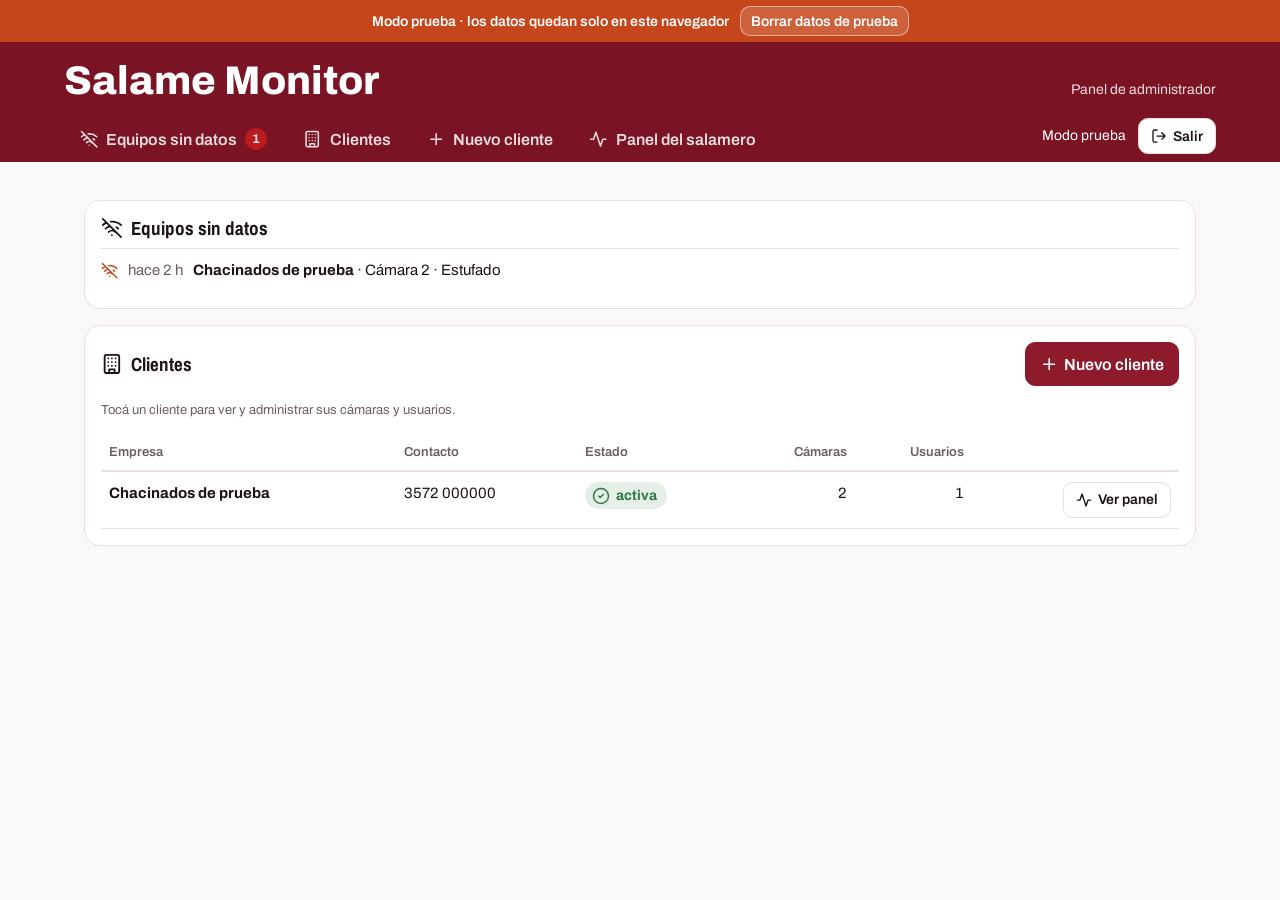
==== commit a778d521: "Administrador: alta de clientes, cámaras y usuarios en ventanas aparte - Botón "Nuevo cliente" que a" ====
--- a/public_html/admin.html
+++ b/public_html/admin.html
@@ -31,7 +31,7 @@
     <div class="tabs">
       <a href="#s-caidos"><svg class="ic" aria-hidden="true"><use href="#i-sinSenal"/></svg>Equipos sin datos<span class="badge" id="caidosBadge" hidden></span></a>
       <a href="#s-clientes"><svg class="ic" aria-hidden="true"><use href="#i-empresa"/></svg>Clientes</a>
-      <a href="#fEmpresa"><svg class="ic" aria-hidden="true"><use href="#i-usuarios"/></svg>Nueva empresa</a>
+      <a href="#nuevo-cliente" data-modal="mEmpresa"><svg class="ic" aria-hidden="true"><use href="#i-mas"/></svg>Nuevo cliente</a>
       <a href="index.html"><svg class="ic" aria-hidden="true"><use href="#i-vivo"/></svg>Panel del salamero</a>
     </div>
     <div class="user" id="user" hidden><span id="userName"></span><button class="btn sm" id="salir"><svg class="ic" aria-hidden="true"><use href="#i-salir"/></svg>Salir</button></div>
@@ -59,17 +59,60 @@
   </div>
 
   <div class="panel" id="s-clientes" style="margin-top:16px">
-    <div class="row"><h3 style="margin:0"><svg class="ic" aria-hidden="true"><use href="#i-empresa"/></svg>Clientes</h3></div>
+    <div class="row"><h3 style="margin:0"><svg class="ic" aria-hidden="true"><use href="#i-empresa"/></svg>Clientes</h3>
+      <button class="btn pri" data-modal="mEmpresa"><svg class="ic" aria-hidden="true"><use href="#i-mas"/></svg>Nuevo cliente</button></div>
+    <p class="note" style="margin-top:0">Tocá un cliente para ver y administrar sus cámaras y usuarios.</p>
     <div class="scroll"><table class="stack"><thead><tr><th>Empresa</th><th>Contacto</th><th>Estado</th><th class="n">Cámaras</th><th class="n">Usuarios</th><th></th></tr></thead><tbody id="empresas"></tbody></table></div>
-    <form class="form inline" id="fEmpresa">
-      <label>Nueva empresa<input name="nombre" required placeholder="Nombre del salamero"></label>
-      <label>Contacto<input name="contacto" placeholder="Teléfono o mail"></label>
-      <button class="btn pri">Dar de alta</button>
-    </form>
   </div>
 
   <div id="detalle"></div>
 </main>
+
+<dialog class="modal" id="mEmpresa" aria-labelledby="mEmpresaT">
+  <form class="form" id="fEmpresa">
+    <div class="modal-head"><h2 id="mEmpresaT"><svg class="ic" aria-hidden="true"><use href="#i-empresa"/></svg>Nuevo cliente</h2><button type="button" class="cerrar" data-cerrar aria-label="Cerrar"><svg class="ic" aria-hidden="true"><use href="#i-x"/></svg></button></div>
+    <label>Nombre del salamero o empresa *<input name="nombre" required placeholder="Ej.: Chacinados Don Kiko"></label>
+    <label>Teléfono o mail de contacto<input name="contacto" placeholder="Ej.: 3572 401234"></label>
+    <fieldset class="opcional">
+      <legend>Acceso para el salamero <span>(opcional)</span></legend>
+      <p class="note">Si completás el mail, se crea su usuario y la app te muestra la contraseña para pasársela.</p>
+      <label>Nombre del responsable<input name="responsable" placeholder="Ej.: Sergio"></label>
+      <label>Mail para entrar a la app<input name="email" type="email" placeholder="salamero@mail.com"></label>
+    </fieldset>
+    <p class="err" role="alert"></p>
+    <div class="acciones"><button type="button" class="btn" data-cerrar>Cancelar</button><button type="submit" class="btn pri">Crear cliente</button></div>
+  </form>
+</dialog>
+
+<dialog class="modal" id="mCamara" aria-labelledby="mCamaraT">
+  <form class="form" id="fCamara">
+    <div class="modal-head"><h2 id="mCamaraT"><svg class="ic" aria-hidden="true"><use href="#i-termometro"/></svg>Nueva cámara</h2><button type="button" class="cerrar" data-cerrar aria-label="Cerrar"><svg class="ic" aria-hidden="true"><use href="#i-x"/></svg></button></div>
+    <p class="note para">Para <b class="para-empresa"></b></p>
+    <label>Nombre de la cámara *<input name="nombre" required placeholder="Ej.: Cámara 1 · Secado"></label>
+    <label>Etapa<select name="etapa"><option>Estufado</option><option selected>Secado</option><option>Estacionamiento</option></select></label>
+    <p class="note">Los rangos se completan solos según la etapa. Podés cambiarlos.</p>
+    <div class="dos">
+      <label>Temperatura mínima (°C)<input name="t_min" type="number" step="0.1" required></label>
+      <label>Temperatura máxima (°C)<input name="t_max" type="number" step="0.1" required></label>
+      <label>Humedad mínima (%)<input name="h_min" type="number" step="0.1" required></label>
+      <label>Humedad máxima (%)<input name="h_max" type="number" step="0.1" required></label>
+    </div>
+    <p class="err" role="alert"></p>
+    <div class="acciones"><button type="button" class="btn" data-cerrar>Cancelar</button><button type="submit" class="btn pri">Crear cámara</button></div>
+  </form>
+</dialog>
+
+<dialog class="modal" id="mUsuario" aria-labelledby="mUsuarioT">
+  <form class="form" id="fUsuario">
+    <div class="modal-head"><h2 id="mUsuarioT"><svg class="ic" aria-hidden="true"><use href="#i-usuarios"/></svg>Nuevo usuario</h2><button type="button" class="cerrar" data-cerrar aria-label="Cerrar"><svg class="ic" aria-hidden="true"><use href="#i-x"/></svg></button></div>
+    <p class="note para">Para <b class="para-empresa"></b></p>
+    <label>Nombre<input name="nombre" placeholder="Ej.: Encargado de la planta"></label>
+    <label>Mail para entrar a la app *<input name="email" type="email" required placeholder="encargado@mail.com"></label>
+    <p class="note">La contraseña la genera la app y te la muestra una sola vez.</p>
+    <p class="err" role="alert"></p>
+    <div class="acciones"><button type="button" class="btn" data-cerrar>Cancelar</button><button type="submit" class="btn pri">Crear usuario</button></div>
+  </form>
+</dialog>
 <script src="assets/ui.js"></script>
 <script src="assets/admin.js"></script>
 </body>
--- a/public_html/assets/style.css
+++ b/public_html/assets/style.css
@@ -241,4 +241,28 @@
   .aviso{grid-template-columns:auto minmax(0,1fr)}.aviso .ver{grid-column:2}
   .causa{gap:10px}.causa>.ic.grande{width:26px;height:26px}
 }
-#s-caidos,#s-clientes,#fEmpresa,#detalle{scroll-margin-top:16px}
+#s-caidos,#s-clientes,#detalle{scroll-margin-top:16px}
+
+/* ---------- Ventanas (modales) de alta ---------- */
+.modal{border:0;border-radius:16px;padding:0;width:min(520px,calc(100vw - 32px));max-height:calc(100dvh - 32px);background:var(--card);color:var(--ink);box-shadow:0 20px 60px rgba(0,0,0,.45)}
+.modal::backdrop{background:rgba(0,0,0,.55)}
+.modal form{display:grid;gap:14px;padding:20px}
+.modal-head{display:flex;align-items:center;justify-content:space-between;gap:12px}
+.modal-head h2{display:flex;align-items:center;gap:10px;font-size:26px}
+.modal .cerrar{display:inline-flex;align-items:center;justify-content:center;width:44px;height:44px;border:0;border-radius:10px;background:var(--bg);color:var(--ink);cursor:pointer;flex:none}
+.modal .para{margin:-6px 0 0}
+.modal select{width:100%}
+.modal .note{margin:0}
+.modal .dos{display:grid;grid-template-columns:1fr 1fr;gap:12px}
+.modal .opcional{border:1px solid var(--line);border-radius:12px;padding:12px 14px 14px;margin:0;display:grid;gap:12px}
+.modal legend{padding:0 6px;font-weight:700}.modal legend span{font-weight:400;color:var(--mut)}
+.modal .acciones{display:flex;gap:10px;justify-content:flex-end;flex-wrap:wrap}
+.modal .err:empty{display:none}
+.sub-row{margin:18px 0 8px}.sub-row h3{margin:0}
+/* En celular la ventana sube desde abajo y ocupa el ancho */
+@media(max-width:600px){
+  .modal{width:100%;max-width:100%;margin:auto 0 0;border-radius:18px 18px 0 0;max-height:92dvh}
+  .modal form{padding:18px 16px max(18px,env(safe-area-inset-bottom,0px))}
+  .modal .dos{grid-template-columns:1fr}
+  .modal .acciones .btn{flex:1}
+}
